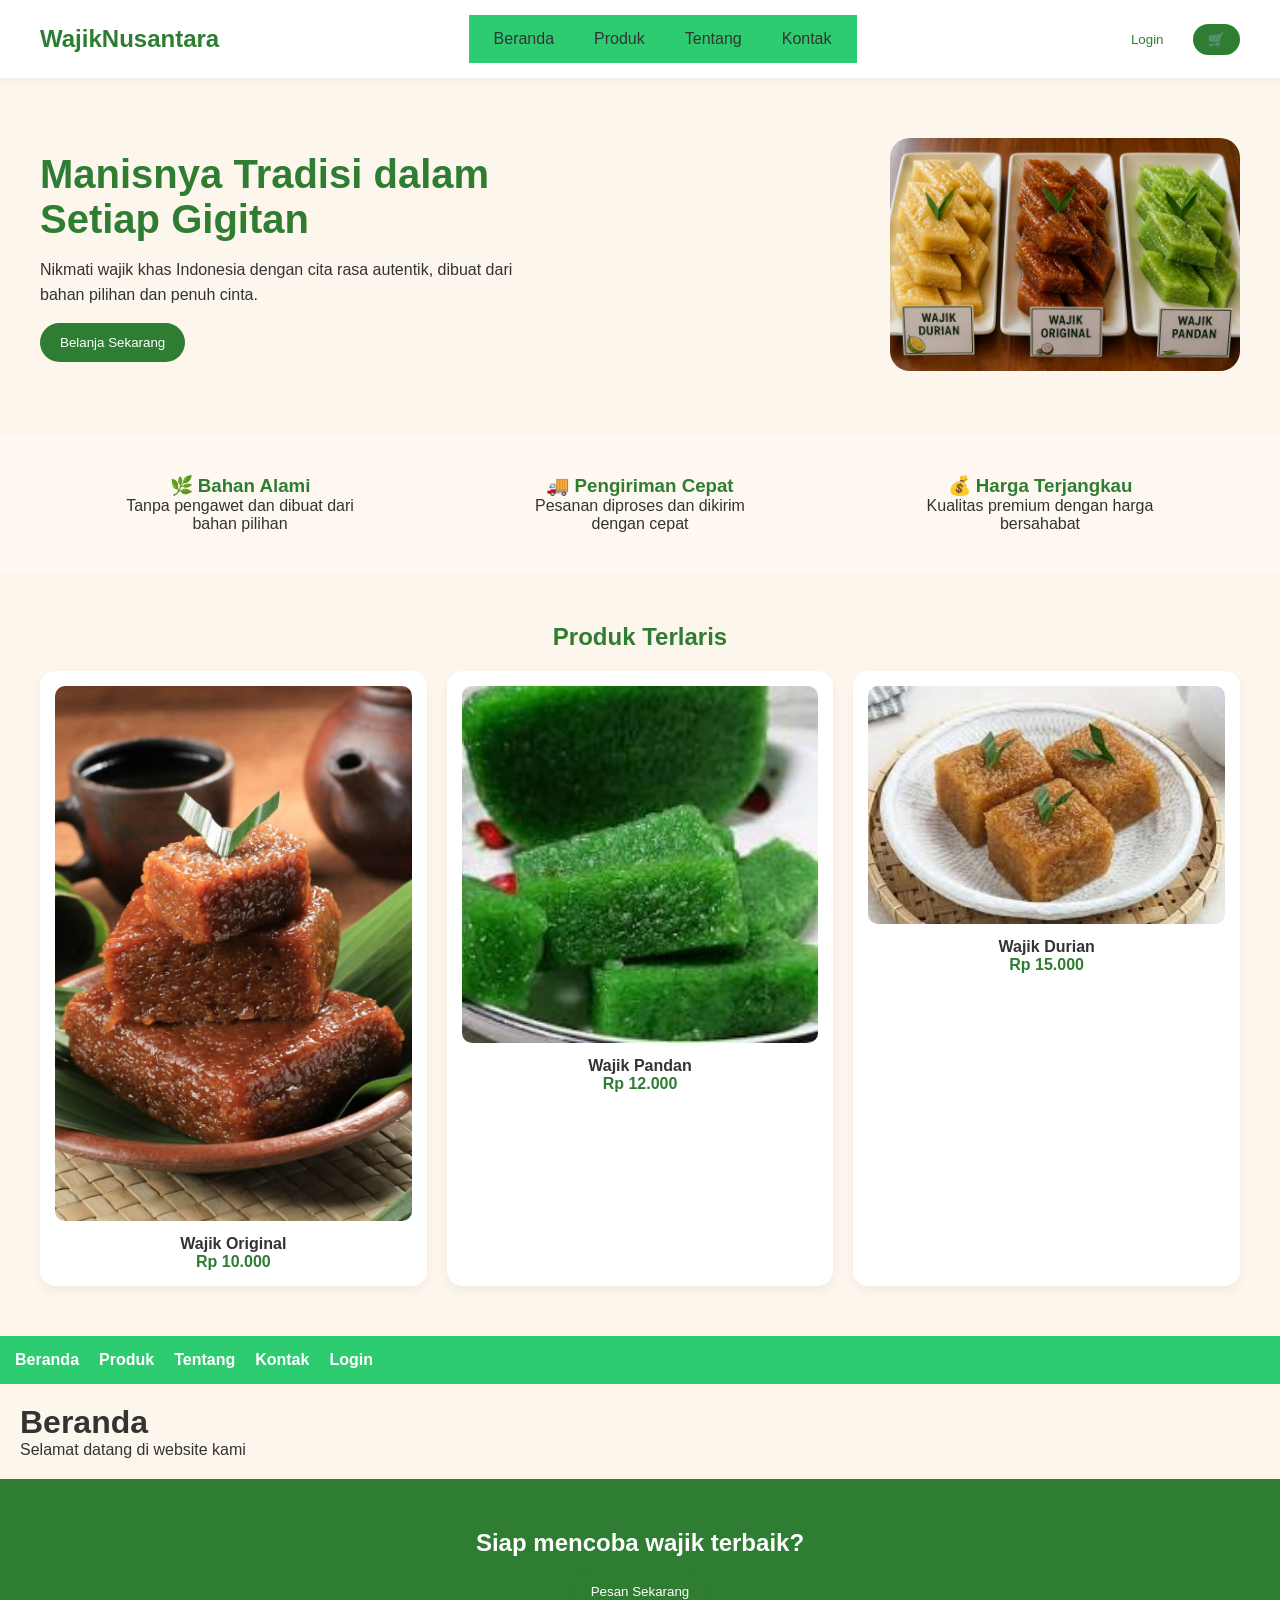
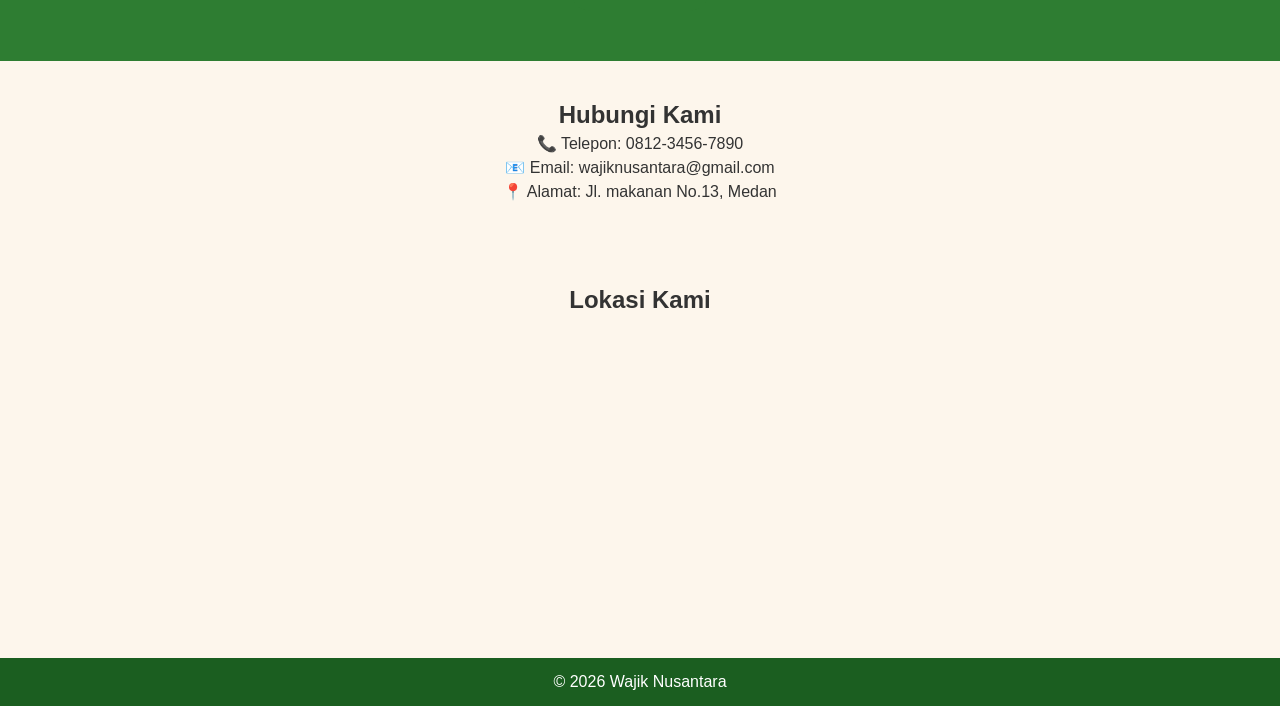
==== script.html @ bd718ce0 "Add files via upload" ====
<!DOCTYPE html>
<html lang="id">
<head>
<meta charset="UTF-8">
<meta name="viewport" content="width=device-width, initial-scale=1.0">
<title>Wajik Nusantara</title>

<link rel="stylesheet" href="style.css">
</head>

<body>

<!-- NAVBAR -->
<header class="navbar">
    <h2 class="logo">WajikNusantara</h2>

    <nav>
        <a href="#">Beranda</a>
        <a href="#">Produk</a>
        <a href="#">Tentang</a>
        <a href="#">Kontak</a>
    </nav>

    <div class="nav-btn">
        <button class="btn-login">Login</button>
        <button class="btn-cart">🛒</button>
    </div>
</header>

<!-- HERO / BANNER -->
<section class="hero">
    <div class="hero-text">
        <h1>Manisnya Tradisi dalam Setiap Gigitan</h1>
        <p>
            Nikmati wajik khas Indonesia dengan cita rasa autentik,
            dibuat dari bahan pilihan dan penuh cinta.
        </p>
        <button class="btn-primary">Belanja Sekarang</button>
    </div>

    <div class="hero-img">
        <img src="wajikall.jpeg" alt="Wajik">
    </div>
</section>

<!-- KEUNGGULAN -->
<section class="fitur">
    <div class="fitur-item">
        <h3>🌿 Bahan Alami</h3>
        <p>Tanpa pengawet dan dibuat dari bahan pilihan</p>
    </div>

    <div class="fitur-item">
        <h3>🚚 Pengiriman Cepat</h3>
        <p>Pesanan diproses dan dikirim dengan cepat</p>
    </div>

    <div class="fitur-item">
        <h3>💰 Harga Terjangkau</h3>
        <p>Kualitas premium dengan harga bersahabat</p>
    </div>
</section>

<!-- PREVIEW PRODUK -->
<section class="produk-preview">
    <h2>Produk Terlaris</h2>

    <div class="produk-grid">
        <div class="produk-card">
            <img src="wajik.jpg">
            <h4>Wajik Original</h4>
            <p>Rp 10.000</p>
        </div>

        <div class="produk-card">
            <img src="wajikpandan.jpg">
            <h4>Wajik Pandan</h4>
            <p>Rp 12.000</p>
        </div>

        <div class="produk-card">
            <img src="wajikdurian.jpg">
            <h4>Wajik Durian</h4>
            <p>Rp 15.000</p>
        </div>
    </div>
</section>

<!DOCTYPE html>
<html lang="id">
<head>
  <meta charset="UTF-8">
  <title>Website Makanan</title>
  <link rel="stylesheet" href="style.css">
</head>
<body>

<!-- MENU -->
<nav>
  <a href="#" onclick="showPage('beranda')">Beranda</a>
  <a href="#" onclick="showPage('produk')">Produk</a>
  <a href="#" onclick="showPage('tentang')">Tentang</a>
  <a href="#" onclick="showPage('kontak')">Kontak</a>
  <a href="#" onclick="showPage('login')">Login</a>
</nav>

<!-- HALAMAN -->
<div id="beranda" class="page active">
  <h1>Beranda</h1>
  <p>Selamat datang di website kami</p>
</div>

<div id="produk" class="page">
  <h1>Produk</h1>
  <p>Ini daftar produk makanan</p>
</div>

<div id="tentang" class="page">
  <h1>Tentang</h1>
  <p>Tentang usaha kami</p>
</div>

<div id="kontak" class="page">
  <h1>Kontak</h1>
  <p>Hubungi kami: 081234567890</p>
</div>

<div id="login" class="page">
  <h1>Login</h1>
  <input type="text" placeholder="Username"><br><br>
  <input type="password" placeholder="Password"><br><br>
  <button>Login</button>
</div>

<!-- HUBUNGKAN KE JS -->
<script src="script.js"></script>

</body>
</html>

<!-- CTA -->
<section class="cta">
    <h2>Siap mencoba wajik terbaik?</h2>
    <button class="btn-primary">Pesan Sekarang</button>
</section>

<!-- KONTAK -->
<section class="contact">
  <h2>Hubungi Kami</h2>
  <p>📞 Telepon: 0812-3456-7890</p>
  <p>📧 Email: wajiknusantara@gmail.com</p>
  <p>📍 Alamat: Jl. makanan No.13, Medan</p>
</section>

<!-- LOKASI -->
<section class="location">
  <h2>Lokasi Kami</h2>
  <iframe 
    src="https://www.google.com/maps?q=Medan&output=embed" 
    width="100%" 
    height="300" 
    style="border:0;" 
    allowfullscreen="" 
    loading="lazy">
  </iframe>
</section>
<!-- FOOTER -->
<footer>
    <p>© 2026 Wajik Nusantara</p>
</footer>


</body>
</html>
---- style.css ----
@import url('https://fonts.googleapis.com/css2?family=Poppins:wght@300;400;600&display=swap');

:root {
    --cream: #fdf6ec;
    --green: #2e7d32;
    --light-green: #66bb6a;
    --dark: #333;
}

* {
    margin: 0;
    padding: 0;
    box-sizing: border-box;
}

body {
    font-family: 'Poppins', sans-serif;
    background: var(--cream);
    color: var(--dark);
}

/* NAVBAR */
.navbar {
    display: flex;
    justify-content: space-between;
    align-items: center;
    padding: 15px 40px;
    background: white;
    box-shadow: 0 2px 10px rgba(0,0,0,0.05);
}

.logo {
    color: var(--green);
}

.navbar nav a {
    margin: 0 10px;
    text-decoration: none;
    color: var(--dark);
    font-weight: 500;
}

.navbar nav a:hover {
    color: var(--green);
}

.nav-btn button {
    margin-left: 10px;
    padding: 8px 15px;
    border-radius: 20px;
    border: none;
    cursor: pointer;
}

.btn-login {
    background: transparent;
    border: 1px solid var(--green);
    color: var(--green);
}

.btn-cart {
    background: var(--green);
    color: white;
}

/* HERO */
.hero {
    display: flex;
    align-items: center;
    justify-content: space-between;
    padding: 60px 40px;
    flex-wrap: wrap;
}

.hero-text {
    max-width: 500px;
}

.hero-text h1 {
    font-size: 2.5rem;
    color: var(--green);
}

.hero-text p {
    margin: 15px 0;
    line-height: 1.6;
}

.btn-primary {
    padding: 12px 20px;
    background: var(--green);
    color: white;
    border: none;
    border-radius: 25px;
    cursor: pointer;
    transition: 0.3s;
}

.btn-primary:hover {
    background: var(--light-green);
}

.hero-img img {
    width: 350px;
    border-radius: 20px;
}

/* FITUR */
.fitur {
    display: flex;
    justify-content: space-around;
    padding: 40px;
    background: #fff8f0;
    flex-wrap: wrap;
}

.fitur-item {
    text-align: center;
    max-width: 250px;
}

.fitur-item h3 {
    color: var(--green);
}

/* PRODUK */
.produk-preview {
    padding: 50px 40px;
    text-align: center;
}

.produk-preview h2 {
    margin-bottom: 20px;
    color: var(--green);
}

.produk-grid {
    display: grid;
    grid-template-columns: repeat(auto-fit, minmax(200px, 1fr));
    gap: 20px;
}

.produk-card {
    background: white;
    padding: 15px;
    border-radius: 15px;
    transition: 0.3s;
    box-shadow: 0 5px 10px rgba(0,0,0,0.05);
}

.produk-card:hover {
    transform: translateY(-5px);
}

.produk-card img {
    width: 100%;
    border-radius: 10px;
}

.produk-card h4 {
    margin-top: 10px;
}

.produk-card p {
    color: var(--green);
    font-weight: bold;
}

/* CTA */
.cta {
    background: var(--green);
    color: white;
    text-align: center;
    padding: 50px 20px;
}

.cta h2 {
    margin-bottom: 15px;
}

/* FOOTER */
footer {
    background: #1b5e20;
    color: white;
    text-align: center;
    padding: 15px;
}

/* RESPONSIVE */
@media(max-width: 768px) {
    .hero {
        flex-direction: column;
        text-align: center;
    }

    .hero-img img {
        width: 80%;
        margin-top: 20px;
    }

    .navbar {
        flex-direction: column;
        gap: 10px;
    }
}
/* ANIMASI */
.hidden {
    opacity: 0;
    transform: translateY(30px);
    transition: all 0.6s ease;
}

.show {
    opacity: 1;
    transform: translateY(0);
}

/* NAV ACTIVE */
.navbar nav a.active {
    color: #2e7d32;
    font-weight: 600;
}

/* BACK TO TOP */
#topBtn {
    position: fixed;
    bottom: 20px;
    right: 20px;
    background: #2e7d32;
    color: white;
    border: none;
    padding: 10px 15px;
    border-radius: 50%;
    display: none;
    cursor: pointer;
}
.contact, .location {
  padding: 40px;
  text-align: center;
}

.contact p {
  margin: 5px 0;
}

.location iframe {
  border-radius: 10px;
}body {
  font-family: Arial;
  margin: 0;
}

nav {
  background: #2ecc71;
  padding: 15px;
  display: flex;
  gap: 20px;
}

nav a {
  color: white;
  text-decoration: none;
  font-weight: bold;
  cursor: pointer;
}

nav a:hover {
  text-decoration: underline;
}

.page {
  display: none;
  padding: 20px;
}

.active {
  display: block;
}
---- style.css ----
@import url('https://fonts.googleapis.com/css2?family=Poppins:wght@300;400;600&display=swap');

:root {
    --cream: #fdf6ec;
    --green: #2e7d32;
    --light-green: #66bb6a;
    --dark: #333;
}

* {
    margin: 0;
    padding: 0;
    box-sizing: border-box;
}

body {
    font-family: 'Poppins', sans-serif;
    background: var(--cream);
    color: var(--dark);
}

/* NAVBAR */
.navbar {
    display: flex;
    justify-content: space-between;
    align-items: center;
    padding: 15px 40px;
    background: white;
    box-shadow: 0 2px 10px rgba(0,0,0,0.05);
}

.logo {
    color: var(--green);
}

.navbar nav a {
    margin: 0 10px;
    text-decoration: none;
    color: var(--dark);
    font-weight: 500;
}

.navbar nav a:hover {
    color: var(--green);
}

.nav-btn button {
    margin-left: 10px;
    padding: 8px 15px;
    border-radius: 20px;
    border: none;
    cursor: pointer;
}

.btn-login {
    background: transparent;
    border: 1px solid var(--green);
    color: var(--green);
}

.btn-cart {
    background: var(--green);
    color: white;
}

/* HERO */
.hero {
    display: flex;
    align-items: center;
    justify-content: space-between;
    padding: 60px 40px;
    flex-wrap: wrap;
}

.hero-text {
    max-width: 500px;
}

.hero-text h1 {
    font-size: 2.5rem;
    color: var(--green);
}

.hero-text p {
    margin: 15px 0;
    line-height: 1.6;
}

.btn-primary {
    padding: 12px 20px;
    background: var(--green);
    color: white;
    border: none;
    border-radius: 25px;
    cursor: pointer;
    transition: 0.3s;
}

.btn-primary:hover {
    background: var(--light-green);
}

.hero-img img {
    width: 350px;
    border-radius: 20px;
}

/* FITUR */
.fitur {
    display: flex;
    justify-content: space-around;
    padding: 40px;
    background: #fff8f0;
    flex-wrap: wrap;
}

.fitur-item {
    text-align: center;
    max-width: 250px;
}

.fitur-item h3 {
    color: var(--green);
}

/* PRODUK */
.produk-preview {
    padding: 50px 40px;
    text-align: center;
}

.produk-preview h2 {
    margin-bottom: 20px;
    color: var(--green);
}

.produk-grid {
    display: grid;
    grid-template-columns: repeat(auto-fit, minmax(200px, 1fr));
    gap: 20px;
}

.produk-card {
    background: white;
    padding: 15px;
    border-radius: 15px;
    transition: 0.3s;
    box-shadow: 0 5px 10px rgba(0,0,0,0.05);
}

.produk-card:hover {
    transform: translateY(-5px);
}

.produk-card img {
    width: 100%;
    border-radius: 10px;
}

.produk-card h4 {
    margin-top: 10px;
}

.produk-card p {
    color: var(--green);
    font-weight: bold;
}

/* CTA */
.cta {
    background: var(--green);
    color: white;
    text-align: center;
    padding: 50px 20px;
}

.cta h2 {
    margin-bottom: 15px;
}

/* FOOTER */
footer {
    background: #1b5e20;
    color: white;
    text-align: center;
    padding: 15px;
}

/* RESPONSIVE */
@media(max-width: 768px) {
    .hero {
        flex-direction: column;
        text-align: center;
    }

    .hero-img img {
        width: 80%;
        margin-top: 20px;
    }

    .navbar {
        flex-direction: column;
        gap: 10px;
    }
}
/* ANIMASI */
.hidden {
    opacity: 0;
    transform: translateY(30px);
    transition: all 0.6s ease;
}

.show {
    opacity: 1;
    transform: translateY(0);
}

/* NAV ACTIVE */
.navbar nav a.active {
    color: #2e7d32;
    font-weight: 600;
}

/* BACK TO TOP */
#topBtn {
    position: fixed;
    bottom: 20px;
    right: 20px;
    background: #2e7d32;
    color: white;
    border: none;
    padding: 10px 15px;
    border-radius: 50%;
    display: none;
    cursor: pointer;
}
.contact, .location {
  padding: 40px;
  text-align: center;
}

.contact p {
  margin: 5px 0;
}

.location iframe {
  border-radius: 10px;
}body {
  font-family: Arial;
  margin: 0;
}

nav {
  background: #2ecc71;
  padding: 15px;
  display: flex;
  gap: 20px;
}

nav a {
  color: white;
  text-decoration: none;
  font-weight: bold;
  cursor: pointer;
}

nav a:hover {
  text-decoration: underline;
}

.page {
  display: none;
  padding: 20px;
}

.active {
  display: block;
}
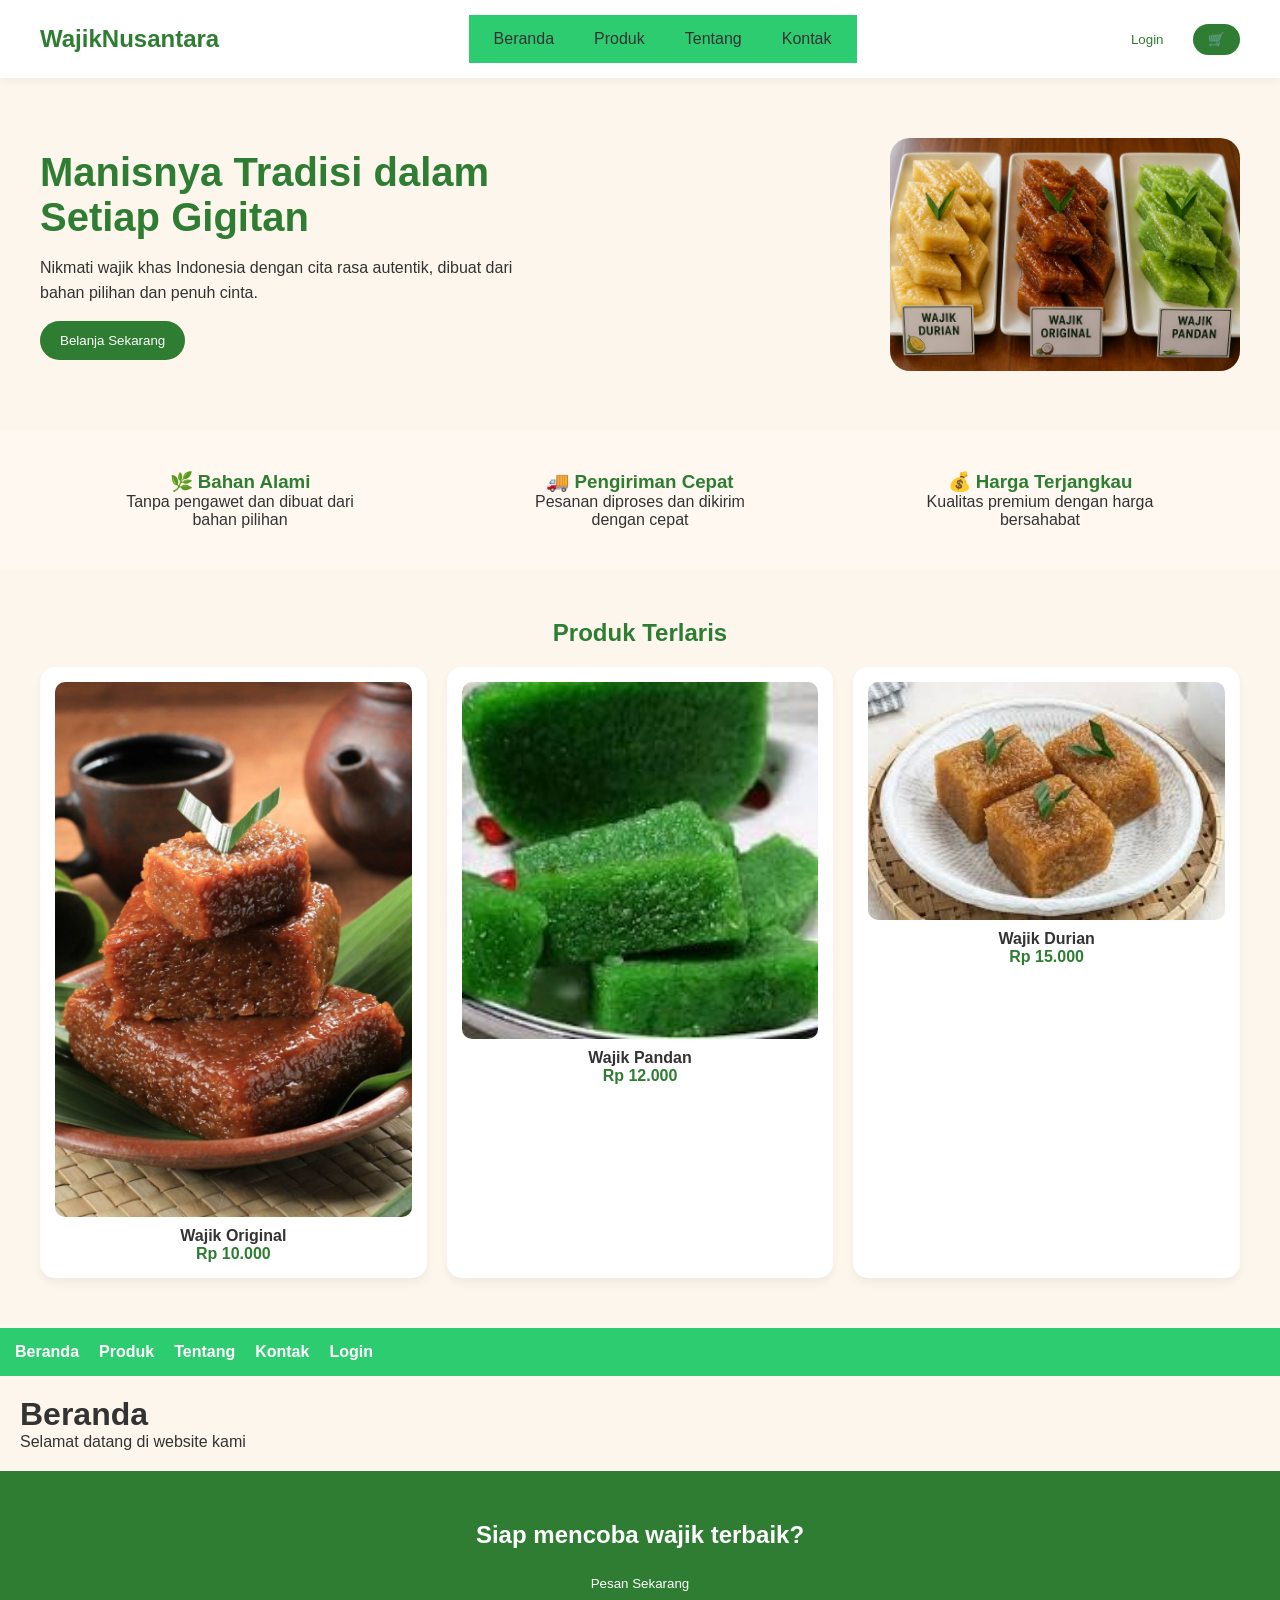
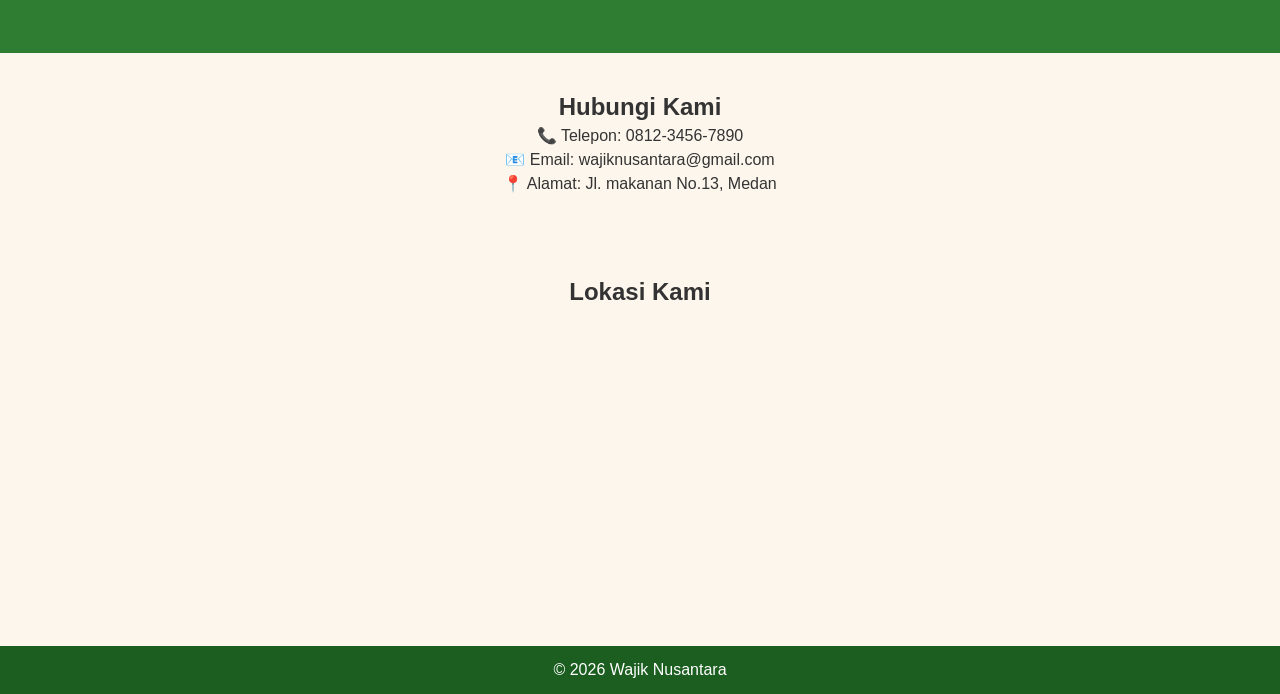
==== commit 56839bd8: "Update script.html" ====
--- a/script.html
+++ b/script.html
@@ -1,4 +1,4 @@
-<!DOCTYPE html>
+<index html>
 <html lang="id">
 <head>
 <meta charset="UTF-8">
@@ -171,4 +171,4 @@
 
 
 </body>
-</html>+</html>
